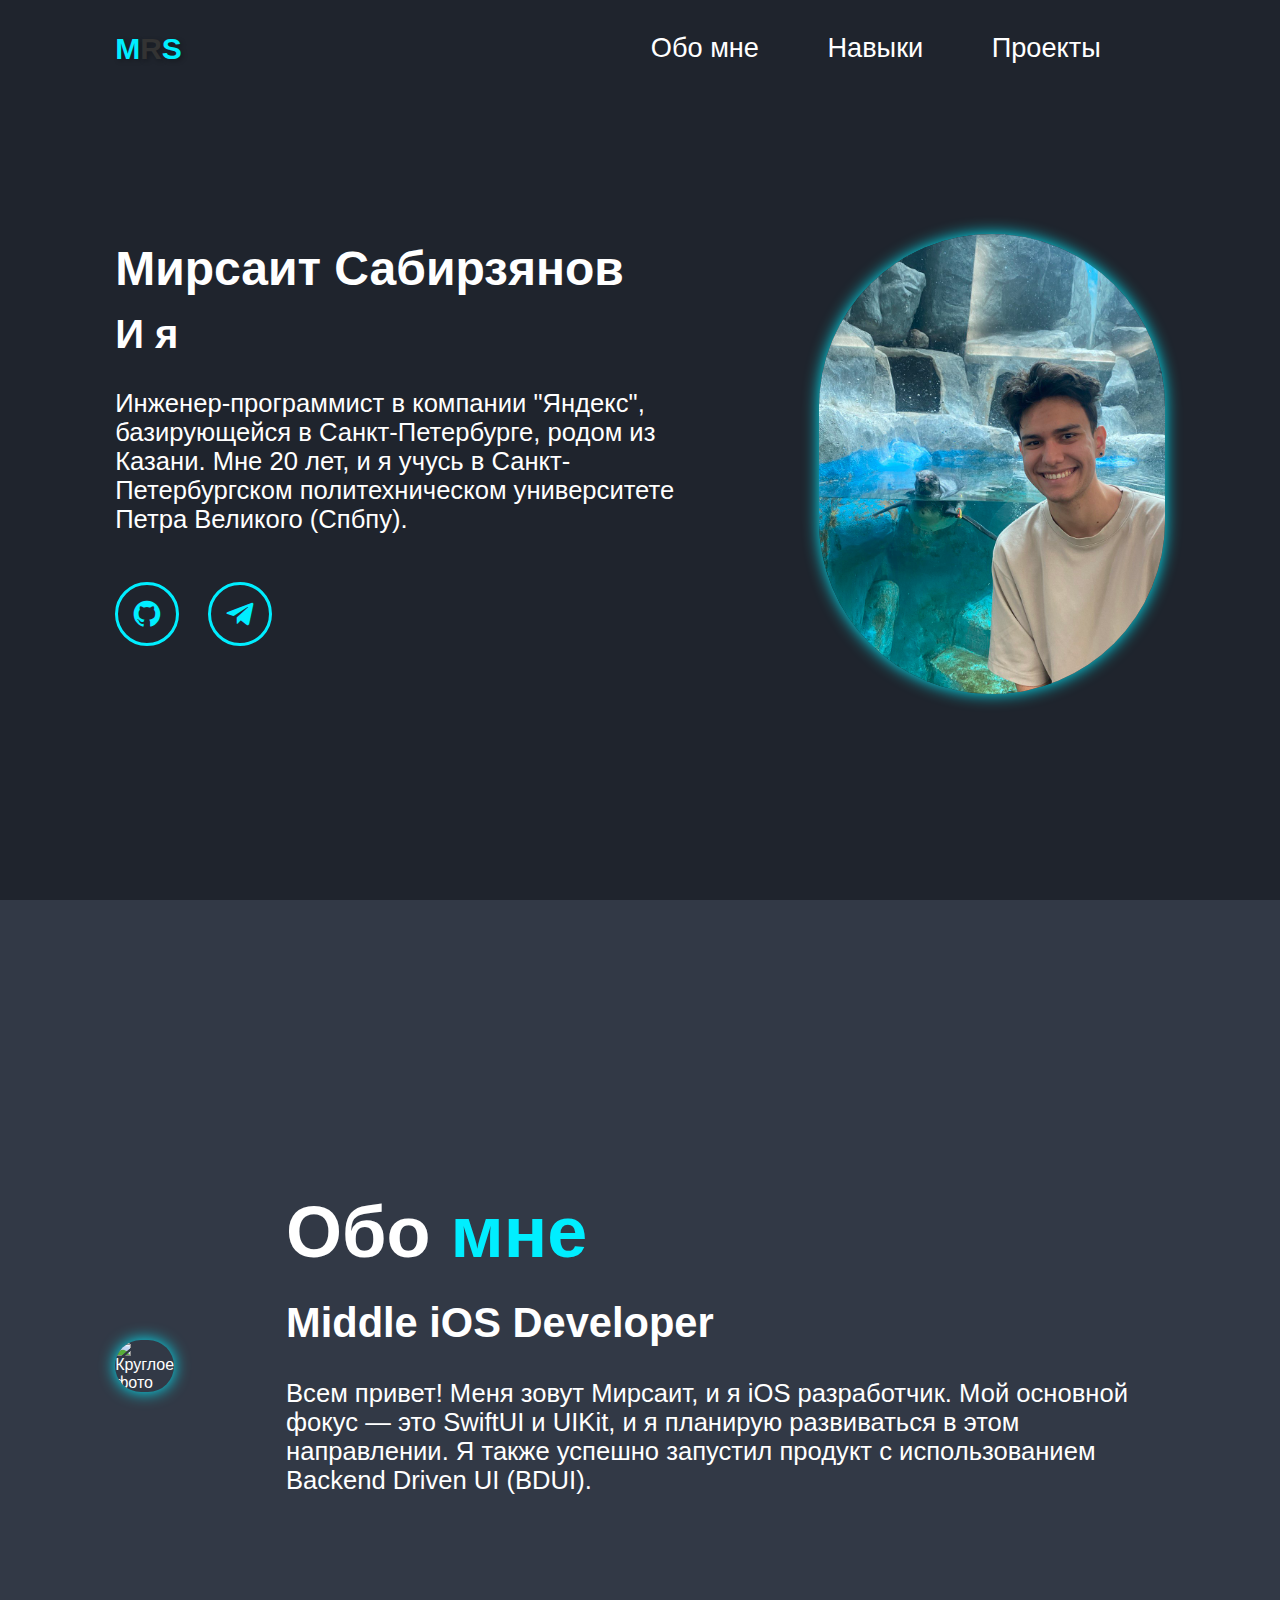
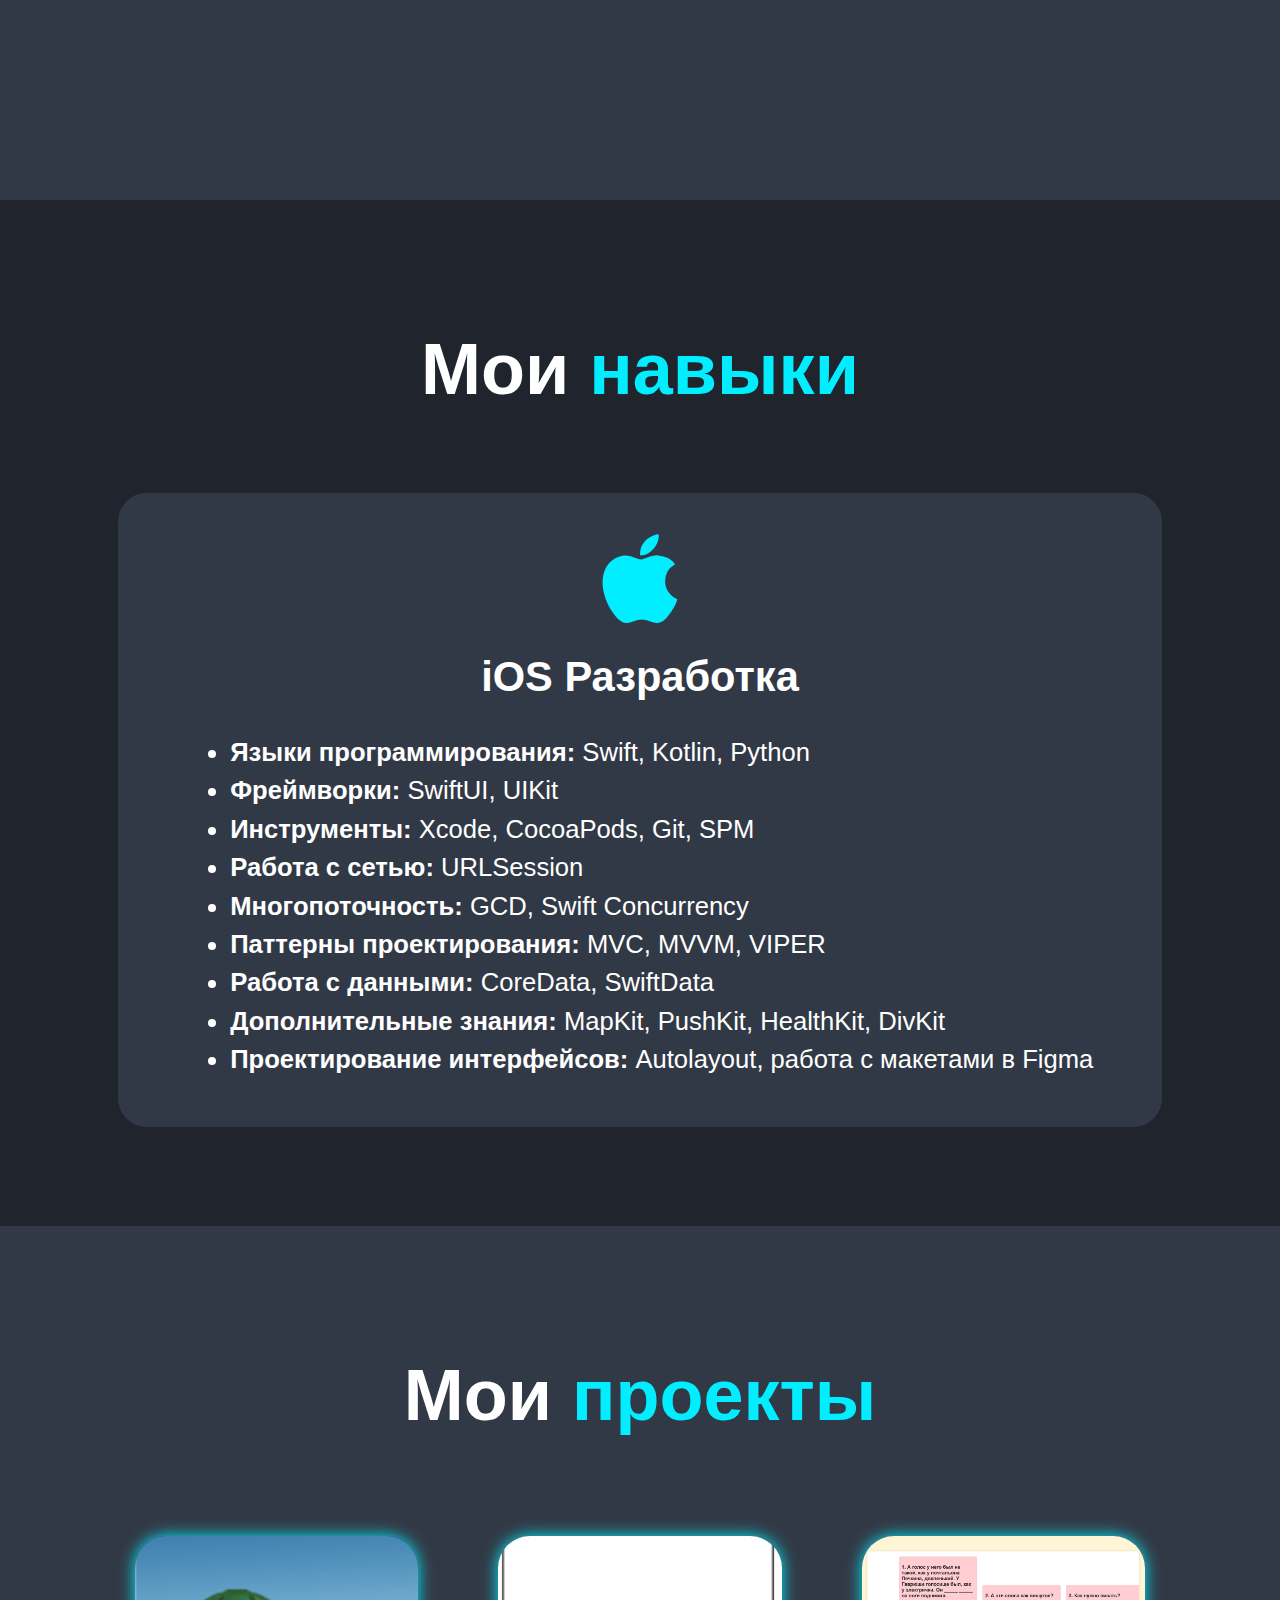
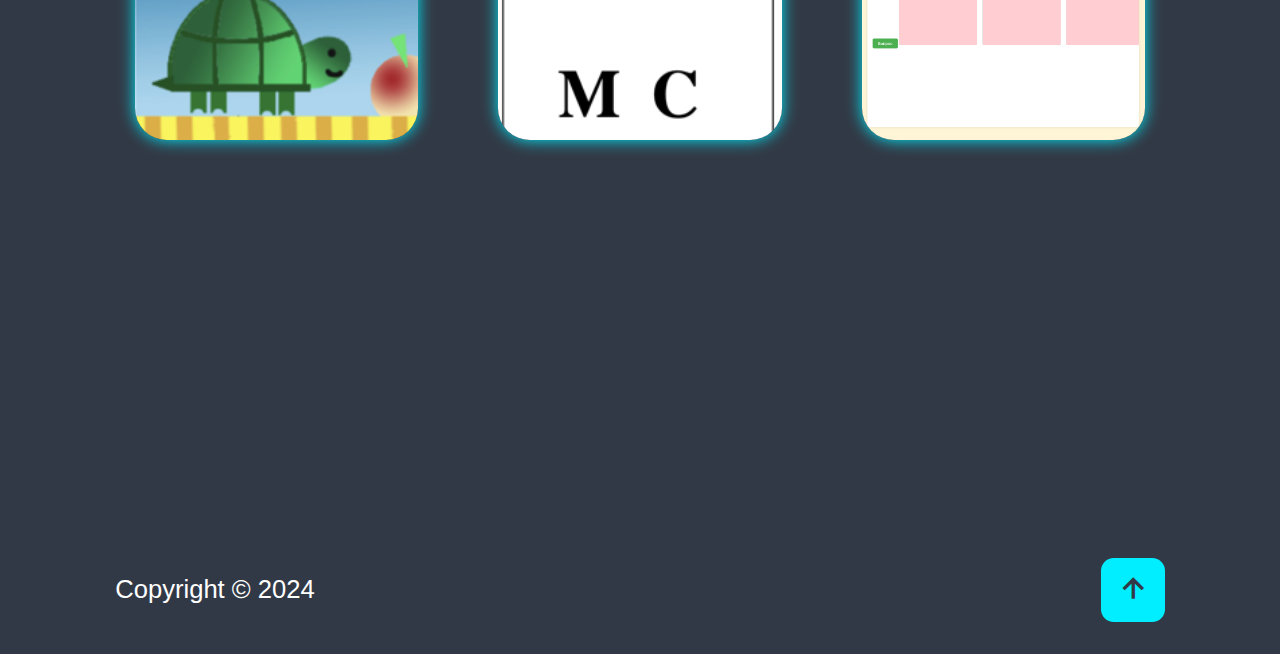
==== index-ru.html @ 597b4fb3 "Add files via upload" ====
<!DOCTYPE html>
<html lang="ru">

<head>
    <meta charset="UTF-8">
    <meta name="viewport" content="width=device-width, initial-scale=1.0">

    <link rel="shortcut icon" href="images/favicon-32x32.png" type="image/x-icon"/>

    <title>Mirsait</title>
    <meta name="description" content="Mirsait"/>

    <!-- box icons -->
    <link rel="stylesheet" href="https://unpkg.com/boxicons@2.1.4/css/boxicons.min.css"/>

    <!-- lang icons -->
    <link rel="stylesheet" href="https://cdn.jsdelivr.net/gh/lipis/flag-icons@6.11.0/css/flag-icons.min.css"/>

    <!-- css -->
    <link rel="stylesheet" href="styles.css">
</head>

<body>
<!-------------- HEADER -------------->

<header class="header">
    <a href="#home" class="logo"><span>M</span>R<span>S</span></a>

    <i class="bx bx-menu" id="menu-icon"></i>

    <nav class="navbar">
        <a href="#about" class="active">Обо мне</a>
        <a href="#services" class="active">Навыки</a>
        <a href="#portfolio" class="active">Проекты</a>
        <a href="index.html" class="active lang"><span class="fi fi-us"></span></a>
    </nav>
</header>

<!-------------- HOME -------------->

<section class="home" id="home">
    <div class="home-content">
        <h1>Мирсаит Сабирзянов</h1>
        <h3>И я <span class="multiple-text"></span></h3>
        <p>Инженер-программист в компании "Яндекс", базирующейся в Санкт-Петербурге, родом из Казани. Мне 20 лет, и я учусь в Санкт-Петербургском политехническом университете Петра Великого (Спбпу).</p>
        <div class="social-media">
            <a href="https://github.com/Mirsaitoch" target="_blank"><i class='bx bxl-github'></i></a>
            <a href="https://t.me/mir_sab" target="_blank"><i class='bx bxl-telegram'></i></a>
        </div>
    </div>

    <div class="home-img">
        <img src="images/ava.JPG" alt="Круглое фото">
    </div>
</section>

<!-------------- ABOUT -------------->

<section class="about" id="about">
    <div class="about-img">
        <img src="images/ava_2.JPG" alt="Круглое фото">
    </div>

    <div class="about-content">
        <h2 class="heading">Обо <span>мне</span></h2>
        <h3>Middle iOS Developer</h3>
        <p>Всем привет! Меня зовут Мирсаит, и я iOS разработчик. Мой основной фокус — это SwiftUI и UIKit, и я планирую развиваться в этом направлении. Я также успешно запустил продукт с использованием Backend Driven UI (BDUI).</p>
    </div>

</section>

<!-------------- SERVICES -------------->

<section class="services" id="services">
    <h2 class="heading">Мои <span>навыки</span></h2>

    <div class="services-container">
        <!-- iOS Development -->
        <div class="services-box">
            <i class="bx bxl-apple"></i>
            <h3>iOS Разработка</h3>
            <ul>
                <!-- Programming Languages -->
                <li><strong>Языки программирования:</strong> Swift, Kotlin, Python</li>

                <!-- Frameworks -->
                <li><strong>Фреймворки:</strong> SwiftUI, UIKit</li>

                <!-- Tools -->
                <li><strong>Инструменты:</strong> Xcode, CocoaPods, Git, SPM</li>

                <!-- Networking -->
                <li><strong>Работа с сетью:</strong> URLSession</li>

                <!-- Concurrency -->
                <li><strong>Многопоточность:</strong> GCD, Swift Concurrency</li>

                <!-- Design Patterns -->
                <li><strong>Паттерны проектирования:</strong> MVC, MVVM, VIPER</li>

                <!-- Data Management -->
                <li><strong>Работа с данными:</strong> CoreData, SwiftData</li>

                <!-- Additional Knowledge -->
                <li><strong>Дополнительные знания:</strong> MapKit, PushKit, HealthKit, DivKit</li>

                <!-- Interface Design -->
                <li><strong>Проектирование интерфейсов:</strong> Autolayout, работа с макетами в Figma</li>
            </ul>
        </div>
    </div>
</section>

<!-------------- PORTFOLIO -------------->

<section class="portfolio" id="portfolio">
    <h2 class="heading">Мои <span>проекты</span></h2>

    <div class="portfolio-container">
        <div class="portfolio-box" data-project="project_1">
            <img src="images/turtle.png" alt="Миниатюра проекта">
            <div class="portfolio-layer">
                <h4>Рисунок CSS</h4>
                <a href="projects/picture/project_2.html" target="_blank"><i class='bx bx-link-external'></i></a>
            </div>
        </div>

        <div class="portfolio-box" data-project="project_1">
            <img src="images/project-thumbnail1.png" alt="Миниатюра проекта">
            <div class="portfolio-layer">
                <h4>Flexbox-бренд</h4>
                <a href="projects/project_1.html" target="_blank"><i class='bx bx-link-external'></i></a>
            </div>
        </div>

        <div class="portfolio-box" data-project="project_1">
            <img src="images/quiz.png" alt="Миниатюра проекта">
            <div class="portfolio-layer">
                <h4>DOM-Тест-Quiz</h4>
                <a href="projects/quiz/project_3.html" target="_blank"><i class='bx bx-link-external'></i></a>
            </div>
        </div>

    </div>
</section>


<!-------------- FOOTER -------------->

<footer class="footer">
    <div class="footer-text">
        <p>Copyright &copy; 2024</p>
    </div>

    <div class="footer-icon-top">
        <a href="#home"><i class='bx bx-up-arrow-alt'></i></a>
    </div>
</footer>

<!-------------- SCROLL REVEAL -------------->
<script src="https://unpkg.com/scrollreveal"></script>

<!-------------- TYPED JS -------------->
<script src="https://cdn.jsdelivr.net/npm/typed.js@2.0.12"></script>

<!-------------- CUSTOM JS -------------->
<script src="script.js"></script>

</body>
</html>
---- styles.css ----
* {
    padding: 0;
    margin: 0;
    font-family: 'Roboto', sans-serif;
    text-decoration: none;
    border: none;
    outline: none;
    scroll-behavior: smooth;
    box-sizing: border-box;
}

:root {
    --bg-color: #1f242d;
    --second-bg-color: #323946;
    --text-color: #fff;
    --main-color: #0ef;
    --error-color: rgb(201, 9, 9);
}

*::selection {
    background: var(--main-color);
    color: var(--bg-color);
  }

html {
    font-size: 1rem;
    overflow-x: hidden;
}

body {
    background: var(--bg-color);
    color: var(--text-color); 
}

section {
    min-height: 100vh;
    padding: 8rem 9% 6rem;
}

span {
    color: var(--main-color);
}

/*-------------- HEADER --------------*/

.header {
    position: fixed;
    top: 0;
    left: 0;
    width: 100%;
    padding: 2rem 9%;
    background: var(--bg-color);
    display: flex;
    justify-content: space-between;
    z-index: 100;
}

.header.sticky {
    border-bottom: .1rem solid rgba(0, 0, 0, .2);
}

.logo {
    display: inline-block;
    font-size: 30px;
    font-weight: bold;
    color: #333;
    text-shadow: 2px 2px 5px rgba(0,0,0,0.3);
    margin-right: 15px;
}

.logo span {
    color: var(--main-color);
}

.navbar a {
    font-size: 1.7rem;
    color: var(--text-color);
    margin-left: 4rem;
    transition: .3s;
}

.navbar a:hover {
    color: var(--main-color);
}

#menu-icon {
    display: none;
    font-size: 3.6rem;
    color: var(--text-color);
}

/*-------------- HOME --------------*/

.home {
    display: flex;
    justify-content: center;
    align-items: center;
}

.home-img img {
    width: 27vw;
    border-radius: 40rem;
    box-shadow: 0 0 1rem var(--main-color);
    animation: floatImage 4s ease-in-out infinite;
}

@keyframes floatImage {
    0% {
        transform: translateY(0);
    }

    50% {
        transform: translateY(-2.4rem);
    }

    100% {
        transform: translateY(0);
    }
}

.home-content {
    margin-right: 5rem;
    max-width: 55rem;
}

.home-content h3 {
    font-size: 2.5rem;
    font-weight: 700;
    margin-bottom: 2rem;
}

.home-content h1 {
    font-size: 3rem;
    font-weight: 700;
    line-height: 1.3;
    margin-bottom: .7rem;
}

.home-content p {
    font-size: 1.6rem;
}

.social-media a {
    display: inline-flex;
    justify-content: center;
    align-items: center;
    width: 4rem;
    height: 4rem;
    background: transparent;
    border: .2rem solid var(--main-color);
    border-radius: 50%;
    font-size: 2rem;
    color: var(--main-color);
    margin: 3rem 1.5rem 3rem 0;
    transition: .5s ease;
}

.social-media a:hover {
    background: var(--main-color);
    color: var(--second-bg-color);
    box-shadow: 0 0 1rem var(--main-color);
}

.btn {
    display: inline-block;
    padding: 1rem 2.8rem;
    background: var(--main-color);
    border-radius: 4rem;
    box-shadow: 0 0 1rem var(--main-color);
    font-size: 1.6rem;
    color: var(--second-bg-color);
    font-weight: 600;
    transition: .5s ease;
}

.btn:hover {
    box-shadow: none;
}

/*-------------- ABOUT --------------*/

.about {
    display: flex;
    justify-content: center;
    align-items: center;
    gap: 2rem;
    background: var(--second-bg-color);
}

.about-img img {
    width: 25vw;
    border-radius: 30rem;
    box-shadow: 0 0 1rem var(--main-color);
}

.heading {
    text-align: center;
    font-size: 4.5rem;
}
.about-content {
    margin-left: 5rem;
    max-width: 55rem;
}

.about-content h2 {
    text-align: left;
    line-height: 1.2;
    margin-bottom: 1.5rem;
}

.about-content h3 {
    font-size: 2.6rem;
}

.about-content p {
    font-size: 1.6rem;
    margin: 2rem 0 3rem;
}

/*-------------- SERVICES --------------*/

.services-container {
    display: flex;
    justify-content: center;
    flex-wrap: wrap;
    gap: 2rem;
}

.services h2 {
    margin-bottom: 5rem;
    text-align: center;
}

.services-container .services-box {
    flex: 1 1 30rem;
    background: var(--second-bg-color);
    padding: 2rem 2rem 3rem;
    border-radius: 2rem;
    text-align: center;
    border: .2rem solid var(--bg-color);
    transition: .5s ease;
}

.services-container .services-box:hover {
    border-color: var(--main-color);
    transform: scale(1.02);
}

.services-box i {
    font-size: 7rem;
    color: var(--main-color);
}

.services-box h3 {
    font-size: 2.6rem;
    margin-top: 1rem;
    margin-bottom: 2rem;
}

.services-box ul {
    font-size: 1.6rem;
    text-align: left;
}

.services-box ul li {
    line-height: 1.5;
    margin-left: 5rem;
}

/*-------------- PORTFOLIO --------------*/

.portfolio {
    background: var(--second-bg-color);
}

.portfolio h2 {
    margin-bottom: 5rem;
}

.portfolio-container {
    display: grid;
    grid-template-columns: repeat(3, 1fr);
    align-items: center;
    gap: 2.5rem;
}

.portfolio-container .portfolio-box {
    display: flex;
    position: relative;
    border-radius: 2rem;
    box-shadow: 0 0 1rem var(--main-color);
    overflow: hidden;
    height: 16vw;
}

.portfolio-box img {
    width: 100%;
    object-fit: cover;
    transition: .5s ease;
}

.portfolio-box:hover img {
    transform: scale(1.1);
}

.portfolio-box .portfolio-layer {
    display: flex;
    justify-content: center;
    align-items: center;
    flex-direction: column;
    position: absolute;
    bottom: 0;
    left: 0;
    width: 100%;
    height: 100%;
    background: linear-gradient(rgba(0, 0, 0, .3), black);
    text-align: center;
    padding: 0 4rem;
    transform: translateY(100%);
    transition: .5s ease;
}

.portfolio-box:hover .portfolio-layer {
    transform: translateY(0);
}

.portfolio-layer h4 {
    font-size: 2.2rem;
}

.portfolio-layer p {
    font-size: 1.1rem;
    margin: .3rem 0 1rem;
}

.portfolio-layer a {
    display: inline-flex;
    justify-content: center;
    align-items: center;
    width: 3.2rem;
    height: 3.2rem;
    background: var(--text-color);
    border-radius: 50%;
}

.portfolio-layer a i {
    font-size: 2rem;
    color: var(--second-bg-color);
}

/*-------------- CONTACT --------------*/

.contact h2 {
    margin-bottom: 3rem;
}

.contact form {
    max-width: 70rem;
    margin: 1rem auto;
    text-align: center;
    margin-bottom: 3rem;
}

.contact form .input-box {
    display: flex;
    justify-content: space-between;
    flex-wrap: wrap;
}

.contact form .input-box input,
.contact form textarea {
    width: 100%;
    padding: 1.5rem;
    font-size: 1.6rem;
    color: var(--text-color);
    background: var(--second-bg-color);
    border-radius: .8rem;
    margin: .7rem 0;
}

.contact form .input-box input {
    width: 49%;
}

.contact form .input-box input:focus {
    width: 49%;
    border: 2px solid var(--main-color);
    border-radius: .8rem;
}

.contact form .input-box input:focus:invalid {
    width: 49%;
    border: 2px solid var(--error-color);
    border-radius: .8rem;
}

.contact form textarea:focus {
    border: 2px solid var(--main-color);
    border-radius: .8rem;
}

.contact form textarea:focus:invalid {
    border: 2px solid var(--error-color);
    border-radius: .8rem;
}

.contact form textarea {
    resize: none;
}

.contact form .btn {
    margin-top: 2rem;
    cursor: pointer;
}

/*-------------- FOOTER --------------*/

.footer {
    display: flex;
    justify-content: space-between;
    align-items: center;
    flex-wrap: wrap;
    padding: 2rem 9%;
    background: var(--second-bg-color);
}

.footer-text p {
    font-size: 1.6rem;
}

.footer-icon-top a {
    display: inline-flex;
    justify-content: center;
    align-items: center;
    padding: .8rem;
    background: var(--main-color);
    border-radius: .8rem;
    transition: .5s ease;
}

.footer-icon-top a:hover {
    box-shadow: 0 0 1rem var(--main-color);
}

.footer-icon-top a i {
    font-size: 2.4rem;
    color: var(--second-bg-color);
}

/*-------------- BREAKPOINTS --------------*/

@media (max-width: 1200px) {
    html {
        font-size: 55%;
    }

    section {
        min-height: 70vh;
    }

    .portfolio-box h4 {
        font-size: 2.5rem;
        margin-bottom: .5rem;
    }

    .portfolio-box p {
        font-size: 1.8rem;
        margin-bottom: .9rem;
    }
}

@media (max-width: 991px) {
    .header {
        padding: 2rem 9%;
    }

    section {
        min-height: 50vh;
        padding: 10rem 3% 2rem;
    }

    .services {
        padding-bottom: 7rem;
    }

    .portfolio {
        padding-bottom: 7rem;
    }

    .contact {
        min-height: auto;
    }

    .footer {
        padding: 2rem 3%;
    }
}

@media (max-width: 768px) {
    #menu-icon {
        display: block;
    }

    .navbar {
        position: absolute;
        top: 100%;
        left: 0;
        width: 100%;
        padding: 1rem 3%;
        background: var(--bg-color);
        border-top: .1rem solid rgba(0, 0, 0, .2);
        box-shadow: 0 .5rem 1rem rgba(0, 0, 0, .2);
        display: none;
    }

    .navbar.active {
        display: block;
    }

    .navbar a {
        display: block;
        font-size: 2rem;
        margin: 3rem 0;
    }

    .home {
        flex-direction: column;
    }

    .home-content h3 {
        font-size: 2.6rem;
    }

    .home-content h1 {
        font-size: 5rem;
    }

    .home-img img {
        width: 55vw;
        margin-top: 6rem;
        margin-bottom: 4rem;
        animation: none;
    }

    .about {
        flex-direction: column-reverse;
    }

    .about img {
        width: 55vw;
        margin-top: 3rem;
        margin-bottom: 4rem;
    }

    .services h2 {
        margin-bottom: 3rem;
    }

    .services-container {
        margin-bottom: 4rem;
    }

    .portfolio h2 {
        margin-bottom: 3rem;
    }

    .portfolio-container {
        grid-template-columns: repeat(2, 1fr);
        margin-bottom: 4rem;
    }

    .portfolio-box h4 {
        font-size: 2.2rem;
        margin-bottom: .5rem;
    }

    .portfolio-box p {
        font-size: 1.5rem;
        margin-bottom: .9rem;
    }

    .contact {
        margin-bottom: 4rem;
    }
}

@media (max-width: 617px) {
    .portfolio h2 {
        margin-bottom: 4rem;
    }

    .portfolio-container {
        grid-template-columns: 1fr;
    }

    .portfolio-box {
        min-height: 40vw;
    }

    .portfolio-box h4 {
        font-size: 3rem;
        margin-bottom: 1rem;
    }

    .portfolio-box p {
        font-size: 1.7rem;
        margin-bottom: 2rem;
    }
}

@media (max-width: 450px) {
    html {
        font-size: 50%;
    }

    .contact form .input-box input {
        width: 100%;
    }
}

@media (max-width: 450px) {
    .home-img img {
        width: 90vw;
    }

    .about img {
        width: 90vw;
    }

    .footer {
        flex-direction: column-reverse;
    }

    .footer p {
        text-align: center;
        margin-top: 2rem;
    }
}

/* Общие стили */
body {
    font-family: Arial, sans-serif;
    margin: 0;
    padding: 0;
}

/* Portfolio Box Styles */
.portfolio-box {
    position: relative;
    overflow: hidden;
    border-radius: 10px;
    box-shadow: 0 4px 8px rgba(0,0,0,0.1);
    transition: transform 0.3s ease, box-shadow 0.3s ease;
    cursor: pointer;
    margin: 20px;
}

.portfolio-box:hover {
    transform: translateY(-10px);
    box-shadow: 0 8px 16px rgba(0,0,0,0.2);
}

.portfolio-box img {
    width: 100%;
    height: auto;
    display: block;
    transition: transform 0.3s ease;
}

.portfolio-box:hover img {
    transform: scale(1.1);
}

.portfolio-layer {
    position: absolute;
    bottom: 0;
    left: 0;
    right: 0;
    background: rgba(0, 0, 0, 0.7);
    padding: 20px;
    text-align: center;
    color: #fff;
    opacity: 0;
    transition: opacity 0.3s ease;
}

.portfolio-box:hover .portfolio-layer {
    opacity: 1;
}

.portfolio-layer h4 {
    margin: 0;
    font-size: 18px;
}

.portfolio-layer p {
    margin: 10px 0;
    font-size: 14px;
}

.portfolio-layer a {
    color: #fff;
    font-size: 16px;
    margin-top: 10px;
    display: inline-block;
    transition: color 0.3s ease;
}

.portfolio-layer a:hover {
    color: #ff4081;
}

/* Modal Styles */
.modal {
    display: none;
    position: fixed;
    z-index: 1;
    left: 0;
    top: 0;
    width: 100%;
    height: 100%;
    overflow: auto;
    background-color: rgba(0,0,0,0.5);
}

.modal-content {
    background-color: #fefefe;
    margin: 10% auto;
    padding: 20px;
    border-radius: 10px;
    width: 80%;
    max-width: 800px;
}

.close {
    color: #aaa;
    float: right;
    font-size: 28px;
    font-weight: bold;
}

.close:hover,
.close:focus {
    color: black;
    text-decoration: none;
    cursor: pointer;
}


/* Modal Styles */
.modal {
    display: none;
    position: fixed;
    z-index: 1;
    left: 0;
    top: 0;
    width: 100%;
    height: 100%;
    overflow: auto;
    background-color: rgba(0,0,0,0.8);
}

.modal-content {
    background-color: #fefefe;
    margin: 5% auto;
    padding: 0;
    border-radius: 10px;
    width: 90%;
    max-width: 800px;
    overflow: hidden;
}

.close {
    color: #aaa;
    float: right;
    font-size: 28px;
    font-weight: bold;
    margin: 10px;
}

.close:hover,
.close:focus {
    color: black;
    text-decoration: none;
    cursor: pointer;
}

iframe {
    width: 100%;
    height: 600px;
    border: none;
}
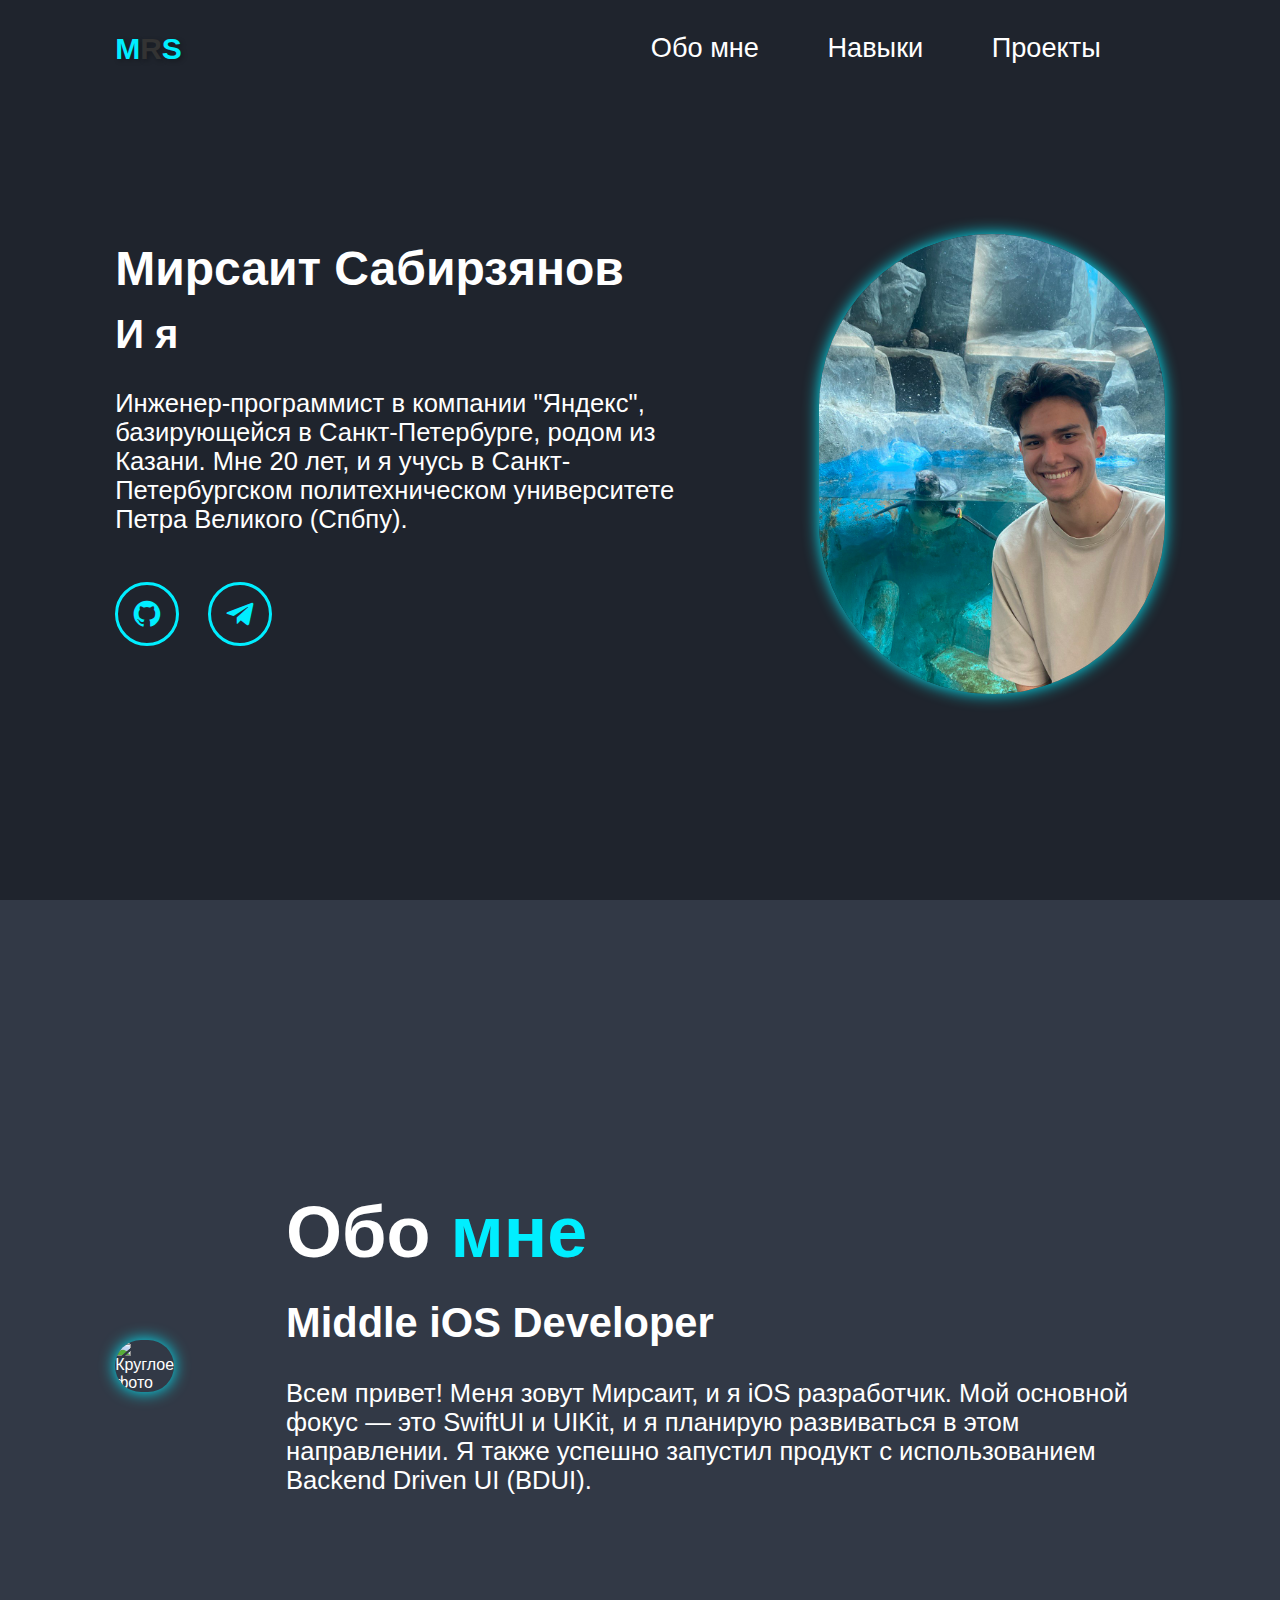
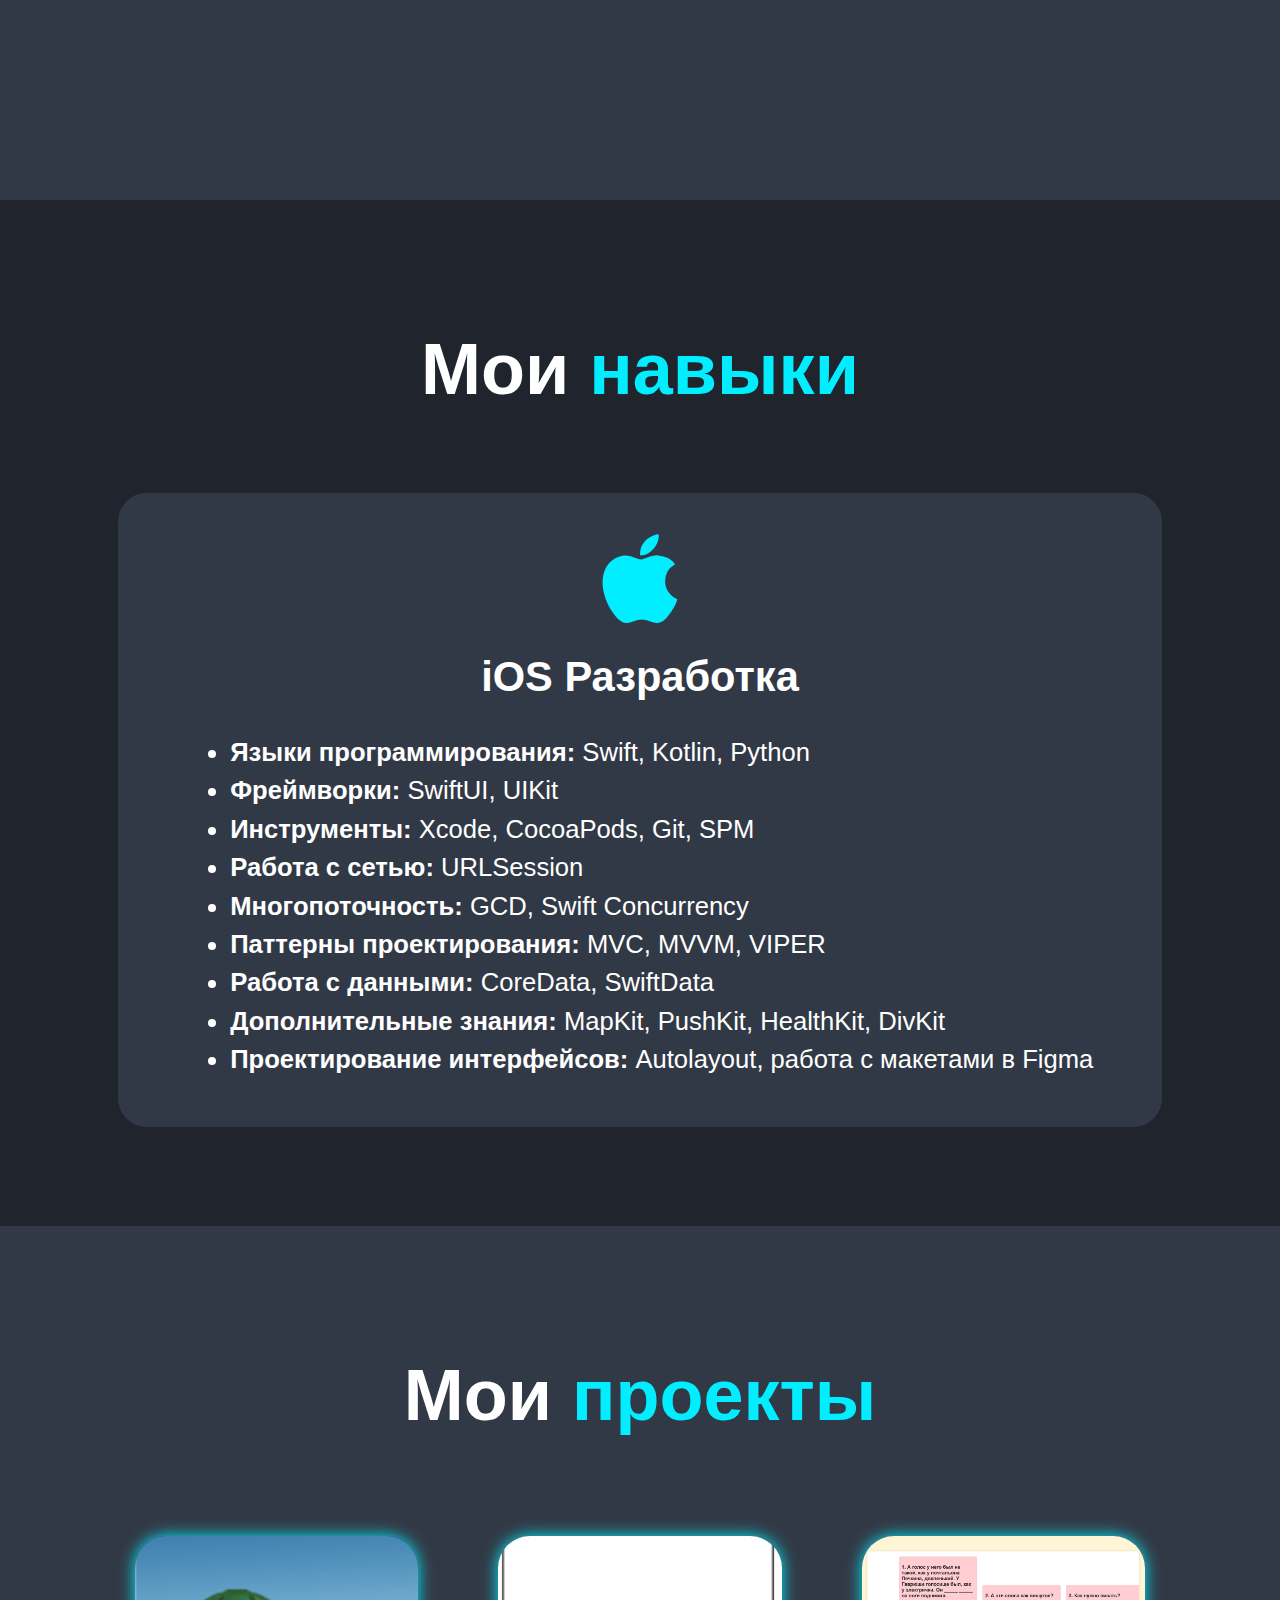
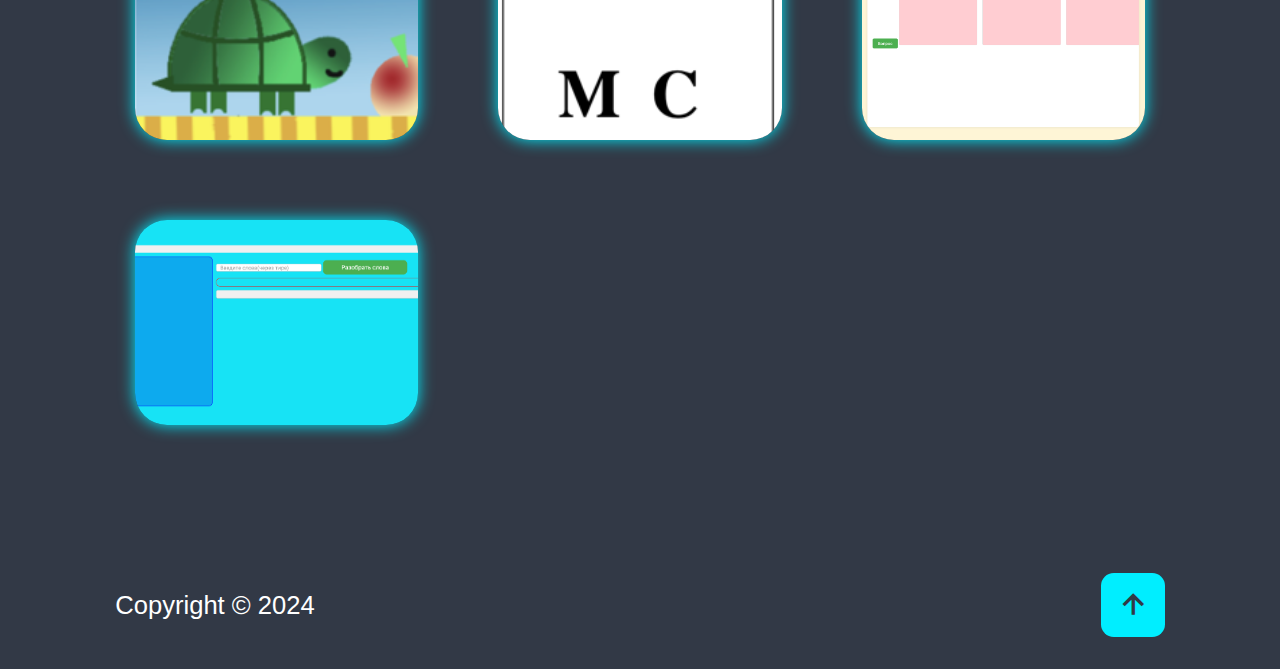
==== commit f399ec7c: "added a university assignment words" ====
--- a/index-ru.html
+++ b/index-ru.html
@@ -141,6 +141,14 @@
             </div>
         </div>
 
+        <div class="portfolio-box" data-project="project_1">
+            <img src="images/words.png" alt="Project Thumbnail">
+            <div class="portfolio-layer">
+                <h4>Слова</h4>
+                <a href="projects/words/words.html" target="_blank"><i class='bx bx-link-external'></i></a>
+            </div>
+        </div>
+
     </div>
 </section>
 
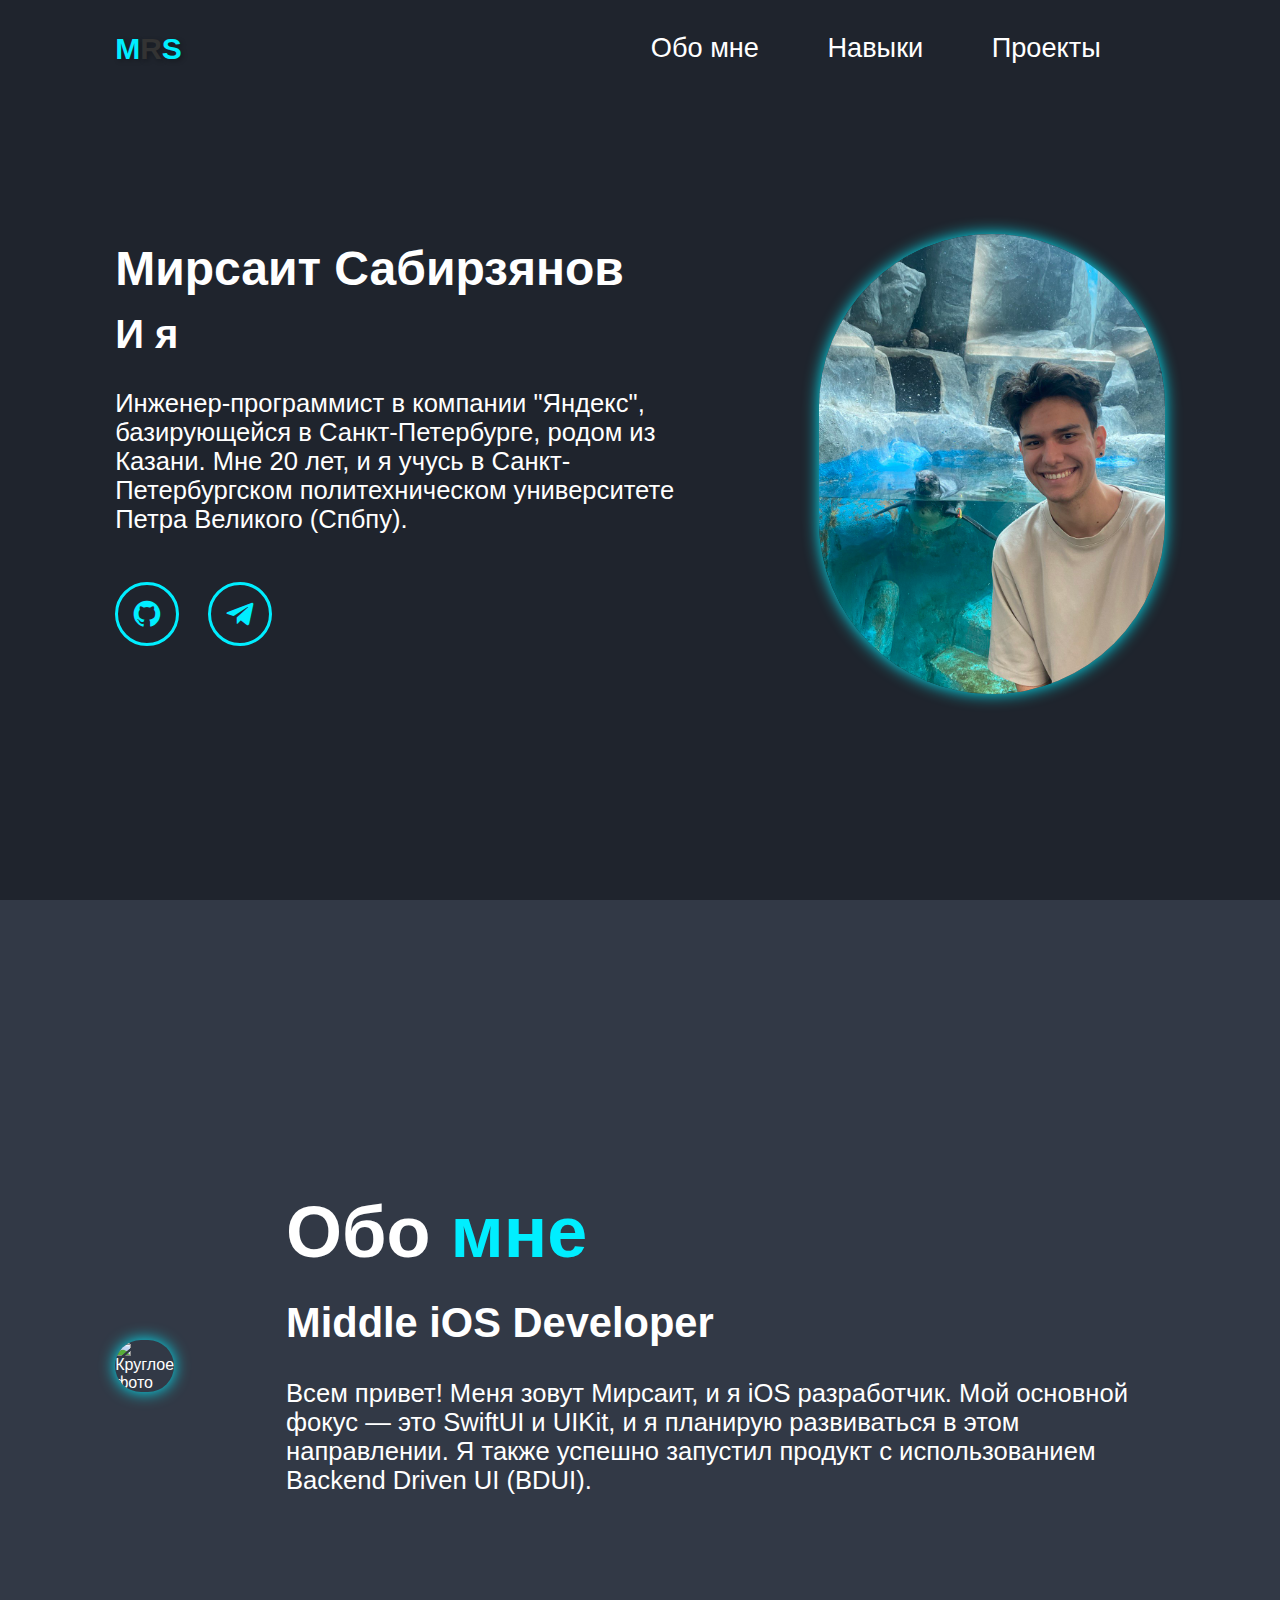
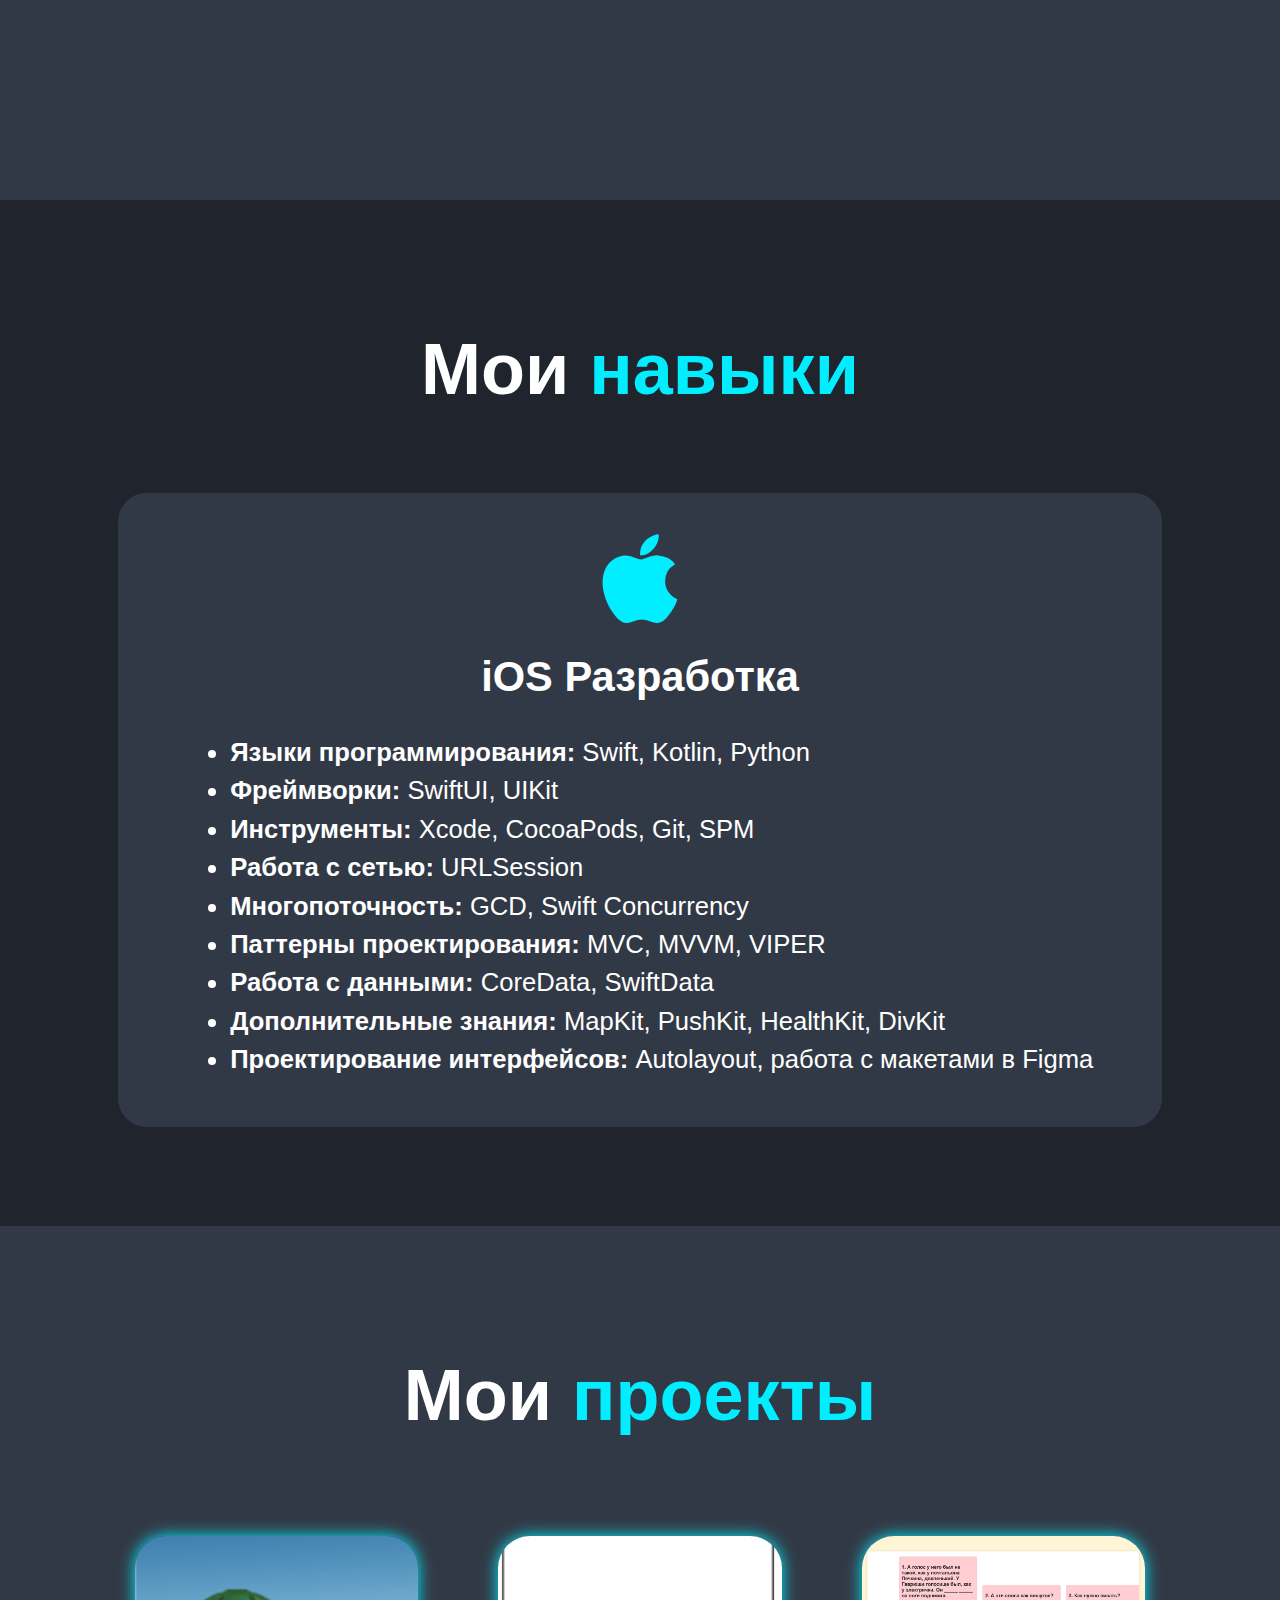
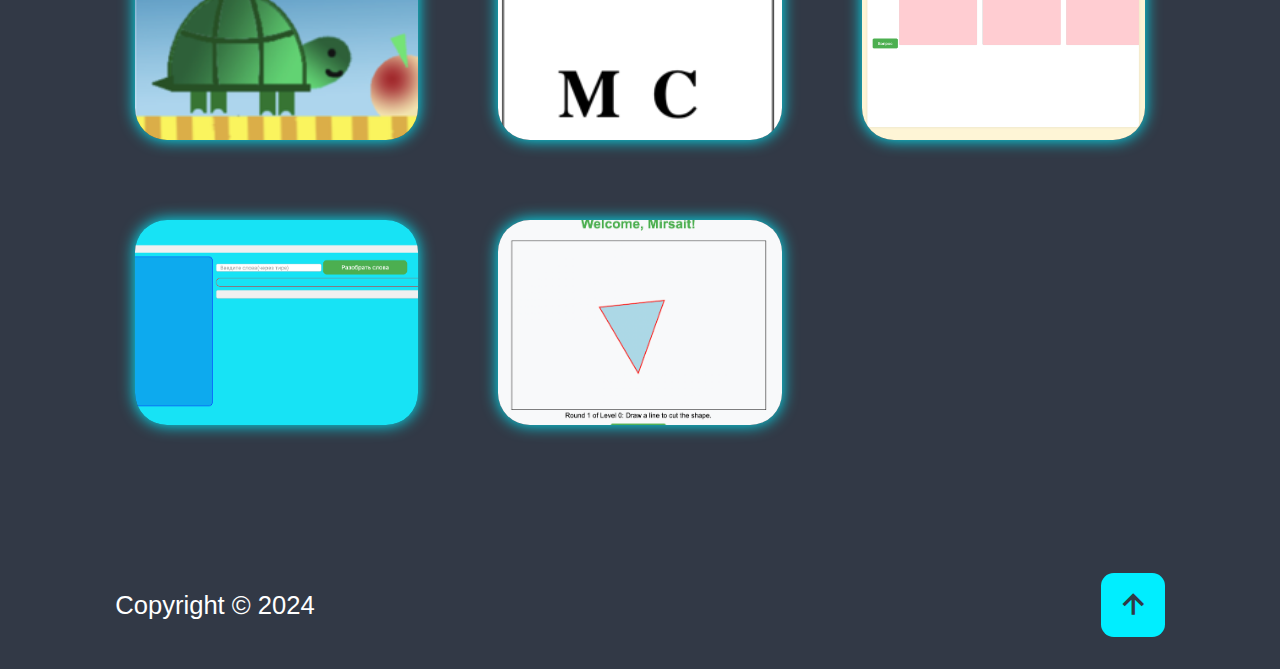
==== commit 7f3a4657: "added Shape Cutter game" ====
--- a/index-ru.html
+++ b/index-ru.html
@@ -149,6 +149,14 @@
             </div>
         </div>
 
+        <div class="portfolio-box" data-project="project_1">
+            <img src="images/cutter.png" alt="Project Thumbnail">
+            <div class="portfolio-layer">
+                <h4>Shape Cutter</h4>
+                <a href="projects/cut_figure/cut.html" target="_blank"><i class='bx bx-link-external'></i></a>
+            </div>
+        </div>
+
     </div>
 </section>
 
